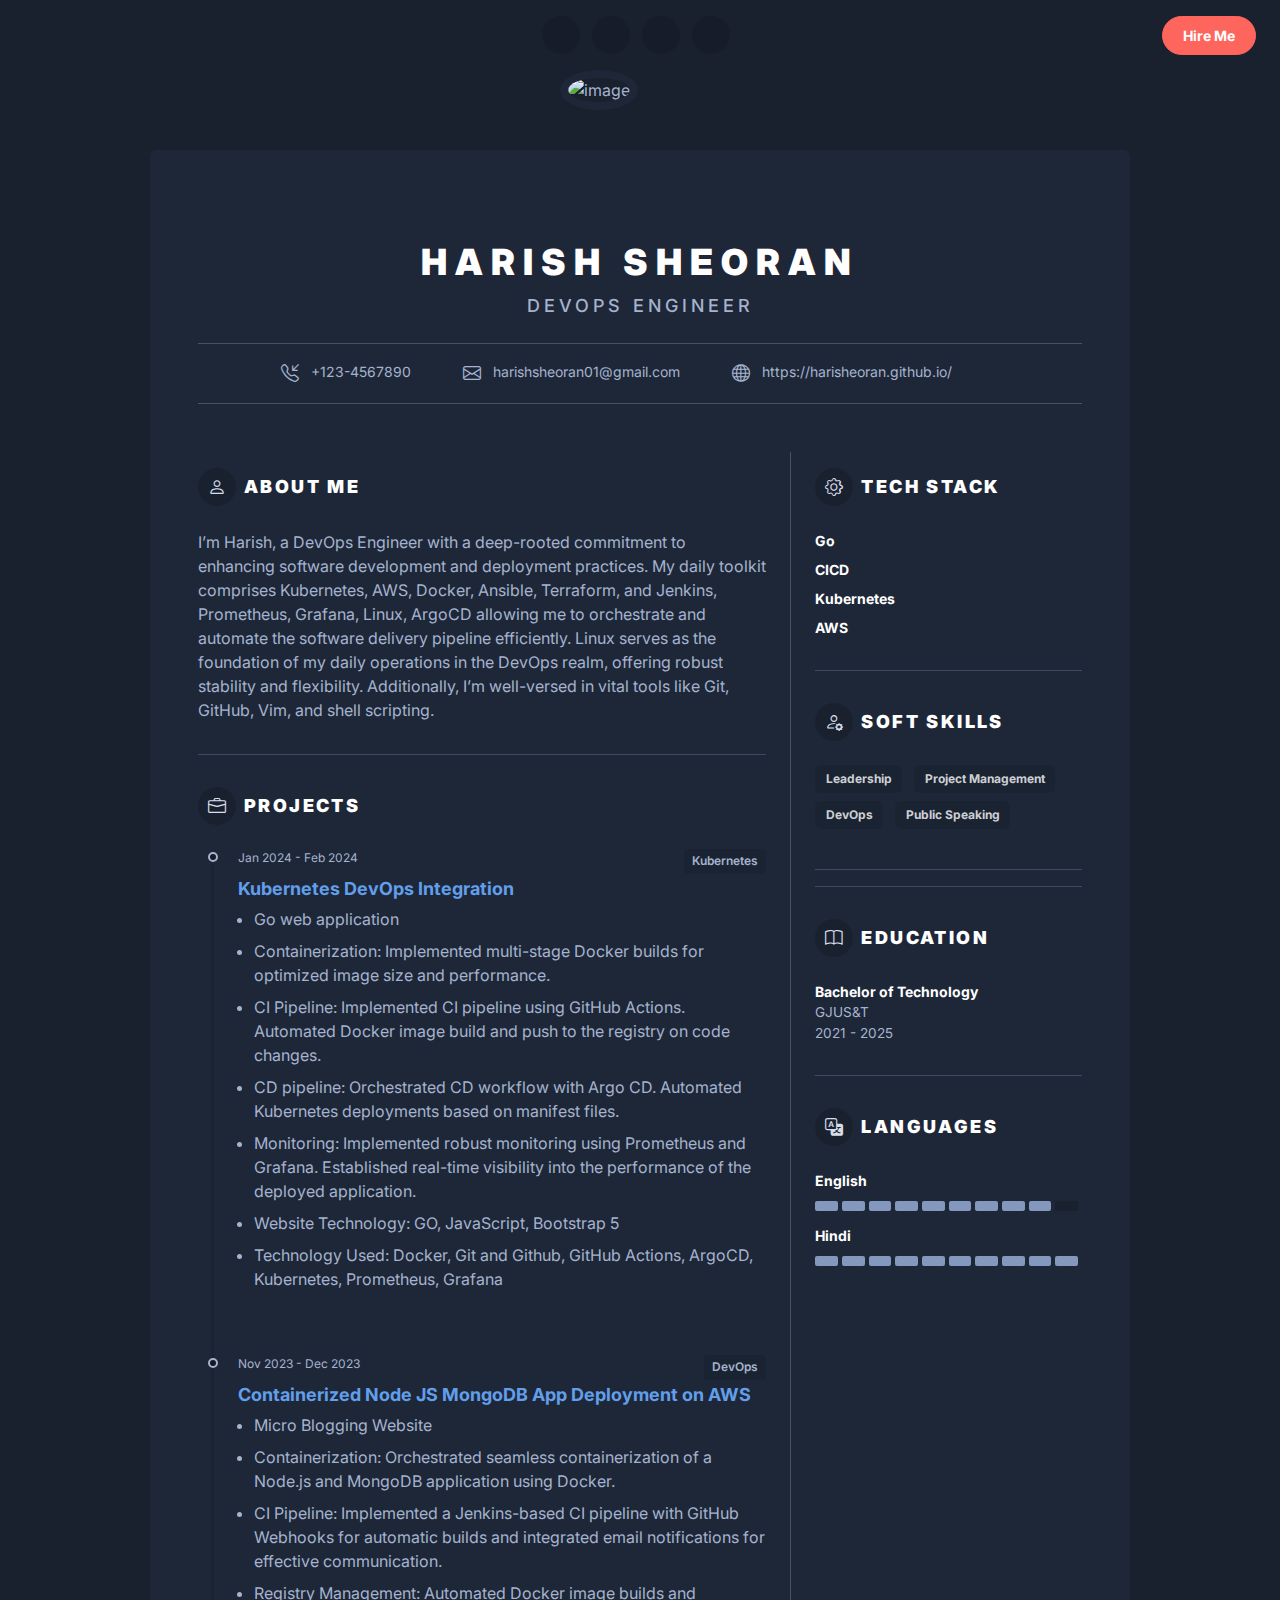
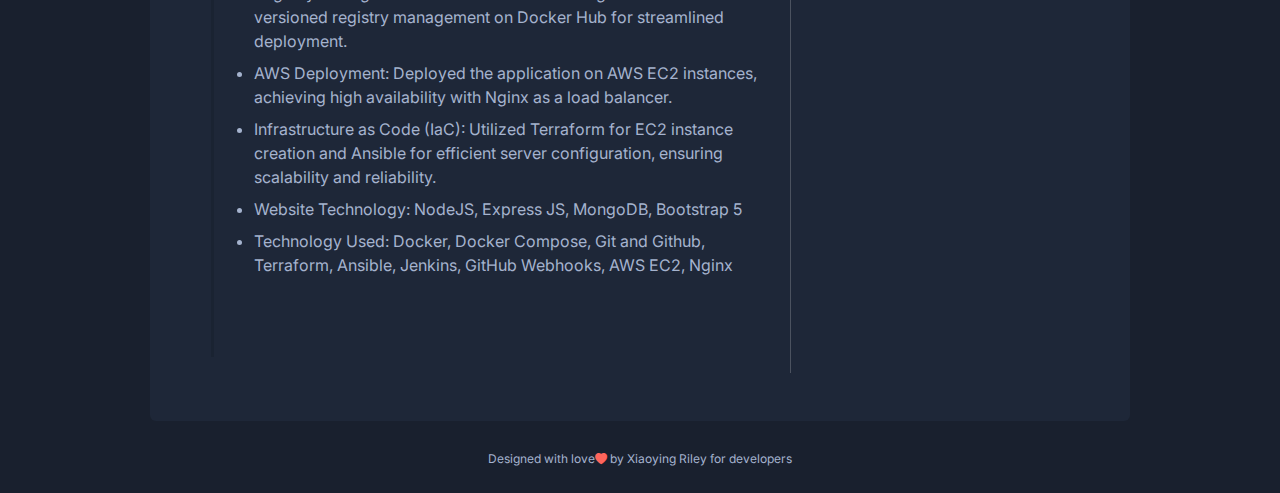
==== index.html @ a11f3c4e "initial website resume" ====
<!DOCTYPE html>
<html lang="en">

<head>
	<title>Harish's Resume</title>

	<!-- Meta -->
	<meta charset="utf-8">
	<meta http-equiv="X-UA-Compatible" content="IE=edge">
	<meta name="viewport" content="width=device-width, initial-scale=1.0">
	<meta name="description" content="Harish Sheoran Resume">
	<meta name="author" content="Harish Sheoran">
	<!--<link rel="shortcut icon" href="favicon.ico">-->

	<!-- Google Fonts -->
	<link rel="preconnect" href="https://fonts.googleapis.com">
	<link rel="preconnect" href="https://fonts.gstatic.com" crossorigin>
	<link href="https://fonts.googleapis.com/css2?family=Inter:wght@300;400;500;600;700;800;900&display=swap"
		rel="stylesheet">

	<!-- Bootstrpa Icons -->
	<link rel="stylesheet" href="https://cdn.jsdelivr.net/npm/bootstrap-icons@1.10.3/font/bootstrap-icons.css">

	<!-- FontAwesome JS -->
	<script src="https://kit.fontawesome.com/51180ff5bb.js" crossorigin="anonymous"></script>
	<!-- Theme CSS -->
	<link id="theme-style" rel="stylesheet" href="assets/css/risen.css">

</head>


<body>

	<div class="container-fluid">

		<div class="main-content-wrapper">
			<div class="container-fluid">
				<div class="top-bar text-center position-relative">
					<div class="top-bar-inner">

						<a class="btn btn-primary top-bar-cta" href="https://harisheoran.github.io" target="_blank">Hire
							Me</a>

						<ul class="social-list list-inline mx-auto">
							<li class="list-inline-item me-0 me-md-1 me-lg-2"><a href="https://twitter.com/harisheoran"
									target="_blank"><i class="fa-brands fa-twitter fa-fw"></i></a></li>
							<li class="list-inline-item me-0 me-md-1 me-lg-2"><a href="https://github.com/harisheoran"
									target="_blank"><i class="fa-brands fa-github fa-fw"></i></a></li>

							<li class="list-inline-item me-0 me-md-1 me-lg-2"><a
									href="https://linkedin.com/in/harishsheoran01" target="_blank"><i
										class="fa-brands fa-linkedin-in fa-fw"></i></a></li>

							<li class="list-inline-item me-0 me-md-1 me-lg-2"><a href="https://harisheoran.github.io/"
									target="_blank"><i class="fa-solid fa-globe"></i></a></li>

						</ul><!--//social-list-->

					</div><!--//top-bar-inner-->

				</div><!--//top-bar-->

				<div class="resume-wrapper mx-auto rounded-2">
					<div class="resume-header px-4 px-lg-5">
						<div class="resume-profile-holder text-center">
							<img class="resume-profile-pic rounded-circle" src="assets/images/profile.png" alt="image">

							<h2 class="resume-name text-uppercase">Harish Sheoran </h2>
							<div class="resume-role-title text-uppercase">DevOps Engineer</div>
							<div class="resume-contact mt-4">
								<ul class="resume-contact-list list-unstyled list-inline mb-0 justify-content-between">
									<li class="list-inline-item me-md-3 me-lg-5"><i
											class="resume-contact-icon bi bi-telephone-inbound me-2"></i> +123-4567890
									</li>
									<li class="list-inline-item me-md-3 me-lg-5"><i
											class="resume-contact-icon bi bi-envelope me-2"></i>
										harishsheoran01@gmail.com</li>
									<li class="list-inline-item me-lg-5"><i
											class="resume-contact-icon bi bi-globe me-2"></i>
										https://harisheoran.github.io/</li>
								</ul>
							</div><!--//resume-contact-->
						</div><!--//profile-holder-->
					</div><!--//resume-header-->

					<div class="resume-body p-4 p-lg-5">
						<div class="row">
							<div class="col-main col-12 col-lg-8 pe-lg-4">
								<section class="resume-summary-section resume-section">
									<h3 class="resume-section-heading text-uppercase py-2 py-lg-3 py-2 py-lg-3"><i
											class="resume-section-heading-icon bi bi-person me-2"></i>About Me</h3>
									<div class="resume-summary-desc">
										I’m Harish, a DevOps Engineer with a deep-rooted commitment to enhancing
										software development and deployment practices. My daily toolkit comprises
										Kubernetes, AWS, Docker, Ansible, Terraform, and Jenkins, Prometheus, Grafana,
										Linux, ArgoCD allowing me to orchestrate and automate the software delivery
										pipeline efficiently. Linux serves as the foundation of my daily operations in
										the DevOps realm, offering robust stability and flexibility. Additionally, I’m
										well-versed in vital tools like Git, GitHub, Vim, and shell scripting.

									</div>
								</section><!--//resume-section-->

								<hr>

								<section class="resume-experience-section resume-section">
									<h3 class="resume-section-heading text-uppercase py-2 py-lg-3 py-3"><i
											class="resume-section-heading-icon bi bi-briefcase me-2"></i>Projects
									</h3>
									<div class="resume-timeline position-relative">
										<article class="resume-timeline-item position-relative pb-5">

											<div class="resume-timeline-item-header mb-2">

												<div class="resume-position-meta d-flex justify-content-between mb-1">
													<div class="resume-position-time">Jan 2024 - Feb 2024</div>
													<div class="resume-company-name">Kubernetes</div>
												</div>
												<h3 class="resume-position-title mb-1"><a
														href="https://harisheoran.github.io/projects/opsdock/"
														target="_blank">Kubernetes
														DevOps Integration</a>
												</h3>

											</div><!--//resume-timeline-item-header-->
											<div class="resume-timeline-item-desc">
												<ul class="resume-timeline-list">
													<li>Go web application</li>
													<li>Containerization: Implemented multi-stage Docker builds for
														optimized image size and performance.</li>
													<li>CI Pipeline: Implemented CI pipeline using GitHub Actions.
														Automated Docker image build and push to the registry on code
														changes.</li>
													<li>CD pipeline: Orchestrated CD workflow with Argo CD. Automated
														Kubernetes deployments based on manifest files.</li>
													<li>Monitoring: Implemented robust monitoring using Prometheus and
														Grafana. Established real-time visibility into the performance
														of the deployed application.</li>
													<li>Website Technology: GO, JavaScript, Bootstrap 5</li>
													<li>Technology Used: Docker, Git and Github, GitHub Actions, ArgoCD,
														Kubernetes, Prometheus, Grafana</li>
												</ul>

											</div><!--//resume-timeline-item-desc-->

										</article><!--//resume-timeline-item-->

										<article class="resume-timeline-item position-relative pb-5">

											<div class="resume-timeline-item-header mb-2">

												<div class="resume-position-meta d-flex justify-content-between mb-1">
													<div class="resume-position-time">Nov 2023 - Dec 2023</div>
													<div class="resume-company-name">DevOps</div>
												</div>
												<h3 class="resume-position-title mb-1"><a
														href="https://harisheoran.github.io/projects/containerized_nodejs_mongodb_app_deployment/"
														target="_blank">Containerized Node JS MongoDB App Deployment on
														AWS</a></h3>

											</div><!--//resume-timeline-item-header-->
											<div class="resume-timeline-item-desc">
												<ul class="resume-timeline-list">

													<li>Micro Blogging Website</li>
													<li>Containerization: Orchestrated seamless containerization of a
														Node.js and MongoDB application using Docker.</li>
													<li>CI Pipeline: Implemented a Jenkins-based CI pipeline with GitHub
														Webhooks for automatic builds and integrated email notifications
														for effective communication.</li>
													<li>Registry Management: Automated Docker image builds and versioned
														registry management on Docker Hub for streamlined deployment.
													</li>
													<li>AWS Deployment: Deployed the application on AWS EC2 instances,
														achieving high availability with Nginx as a load balancer.</li>
													<li>Infrastructure as Code (IaC): Utilized Terraform for EC2
														instance creation and Ansible for efficient server
														configuration, ensuring scalability and reliability.</li>
													<li>Website Technology: NodeJS, Express JS, MongoDB, Bootstrap 5
													</li>
													<li>Technology Used: Docker, Docker Compose, Git and Github,
														Terraform, Ansible, Jenkins, GitHub Webhooks, AWS EC2, Nginx
													</li>

												</ul>

											</div><!--//resume-timeline-item-desc-->

										</article><!--//resume-timeline-item-->
										<!--<article class="resume-timeline-item position-relative">

											<div class="resume-timeline-item-header mb-2">

												<div class="resume-position-meta d-flex justify-content-between mb-1">
													<div class="resume-position-time">2017 - 2019</div>
													<div class="resume-company-name">Coinbase</div>
												</div>
												<h3 class="resume-position-title mb-1">App Developer</h3>

											</div>
											<div class="resume-timeline-item-desc">
												<ul class="resume-timeline-list">

													<li>Lorem ipsum dolor sit amet, consectetur adipiscing elit.</li>
													<li>Nulla velit dui, ultrices sit amet arcu eget, sodales lacinia
														lorem.</li>
													<li>Quisque semper nisi mauris, non ullamcorper nunc consectetur
														eget. </li>

												</ul>

											</div>

										</article>-->
									</div><!--//resume-timeline-->
								</section><!--//resume-experience-section-->
							</div><!--//col-8-->
							<div class="col-12 col-lg-4 ps-lg-4">

								<section class="resume-skills-section resume-section">
									<h3 class="resume-section-heading text-uppercase py-2 py-lg-3 py-3"><i
											class="resume-section-heading-icon bi bi-gear me-2"></i>Tech Stack</h3>

									<ul class="list-unstyled">
										<li class="mb-2">
											<div class="resume-skill-name">Go</div>

										</li>
										<li class="mb-2">
											<div class="resume-skill-name">CICD</div>

										</li>
										<li class="mb-2">
											<div class="resume-skill-name">Kubernetes</div>

										</li>
										<li class="mb-2">
											<div class="resume-skill-name">AWS</div>

										</li>

									</ul>

								</section><!--//resume-section-->

								<hr>

								<section class="resume-skills-section resume-section">
									<h3 class="resume-section-heading text-uppercase py-2 py-lg-3 py-3"><i
											class="resume-section-heading-icon bi bi-person-gear me-2"></i>Soft Skills
									</h3>
									<ul class="list-inline">
										<li class="list-inline-item"><span
												class="badge resume-skill-badge">Leadership</span></li>
										<li class="list-inline-item"><span class="badge resume-skill-badge">Project
												Management</span></li>

										<li class="list-inline-item"><span
												class="badge resume-skill-badge">DevOps</span></li>
										<li class="list-inline-item"><span class="badge resume-skill-badge">Public
												Speaking</span></li>


									</ul>
								</section><!--//resume-section-->

								<hr>

								<!--<section class="resume-projects-section resume-section">
									<h3 class="resume-section-heading text-uppercase py-2 py-lg-3 py-3"><i
											class="resume-section-heading-icon bi bi-code-slash me-2"></i>Projects</h3>
									<div class="item">
										<h4 class="item-heading"><i class="item-icon bi bi-square-fill me-2"></i><a
												href="#">Project lorem Ipsum</a></h4>
										<div class="item-desc">
											Project desc goes here aenean ut libero sit amet ante fermentum scelerisque
											non a leo.
										</div>
									</div>
									<div class="item">
										<h4 class="item-heading"><i class="item-icon bi bi-square-fill me-2"></i><a
												href="#">Volutpat App</a></h4>
										<div class="item-desc">
											You can link to your project Github page.
										</div>
									</div> 


								</section>-->

								<hr>

								<section class="resume-educate-section resume-section">
									<h3 class="resume-section-heading text-uppercase py-2 py-lg-3 py-3"><i
											class="resume-section-heading-icon bi bi-book me-2"></i>Education</h3>
									<ul class="list-unstyled">
										<li class="mb-2">
											<div class="resume-degree font-weight-bold">Bachelor of Technology</div>
											<div class="resume-degree-org">GJUS&T</div>
											<div class="resume-degree-time">2021 - 2025</div>
										</li>
									</ul>
								</section><!--//resume-section-->

								<hr>

								<section class="resume-lang-section resume-section">
									<h3 class="resume-section-heading text-uppercase py-2 py-lg-3 py-3"><i
											class="resume-section-heading-icon bi bi-translate me-2"></i>Languages</h3>
									<ul class="list-unstyled resume-lang-list">
										<li class="mb-2">
											<div class="resume-lang-name">English</div>
											<div class="resume-level-indicator row gx-0 flex-nowrap">
												<div class="col"><span class="item item-full"></span></div>
												<div class="col"><span class="item item-full"></span></div>
												<div class="col"><span class="item item-full"></span></div>
												<div class="col"><span class="item item-full"></span></div>
												<div class="col"><span class="item item-full"></span></div>
												<div class="col"><span class="item item-full"></span></div>
												<div class="col"><span class="item item-full"></span></div>
												<div class="col"><span class="item item-full"></span></div>
												<div class="col"><span class="item item-full"></span></div>
												<div class="col"><span class="item "></span></div>
											</div><!--//resume-level-indicator-->
										</li>
										<li class="mb-2">
											<div class="resume-lang-name">Hindi</div>
											<div class="resume-level-indicator row gx-0 flex-nowrap">
												<div class="col"><span class="item item-full"></span></div>
												<div class="col"><span class="item item-full"></span></div>
												<div class="col"><span class="item item-full"></span></div>
												<div class="col"><span class="item item-full"></span></div>
												<div class="col"><span class="item item-full"></span></div>
												<div class="col"><span class="item item-full"></span></div>
												<div class="col"><span class="item item-full"></span></div>
												<div class="col"><span class="item item-full"></span></div>
												<div class="col"><span class="item item-full"></span></div>
												<div class="col"><span class="item item-full"></span></div>
											</div><!--//resume-level-indicator-->
										</li>
									</ul>
								</section>



							</div><!--//col-side-->
						</div><!--//row-->
					</div><!--//resume-body-->
				</div><!--//resume-wrapper-->
			</div><!--//container-fluid-->
		</div><!--//main-content-wrapper-->


	</div><!--//row-->

	</div><!--//container-->

	<footer class="footer text-center py-4">
		<!--/* This template is free as long as you keep the footer attribution link. If you'd like to use the template without the attribution link, you can buy the commercial license via our website: themes.3rdwavemedia.com Thank you for your support. :) */-->
		<small class="copyright">Designed with <span class="sr-only">love</span><i class="bi bi-heart-fill"
				style="color:#fe655c"></i> by <a class="theme-link" href="http://themes.3rdwavemedia.com"
				target="_blank">Xiaoying Riley</a> for developers</small>
	</footer>

</body>
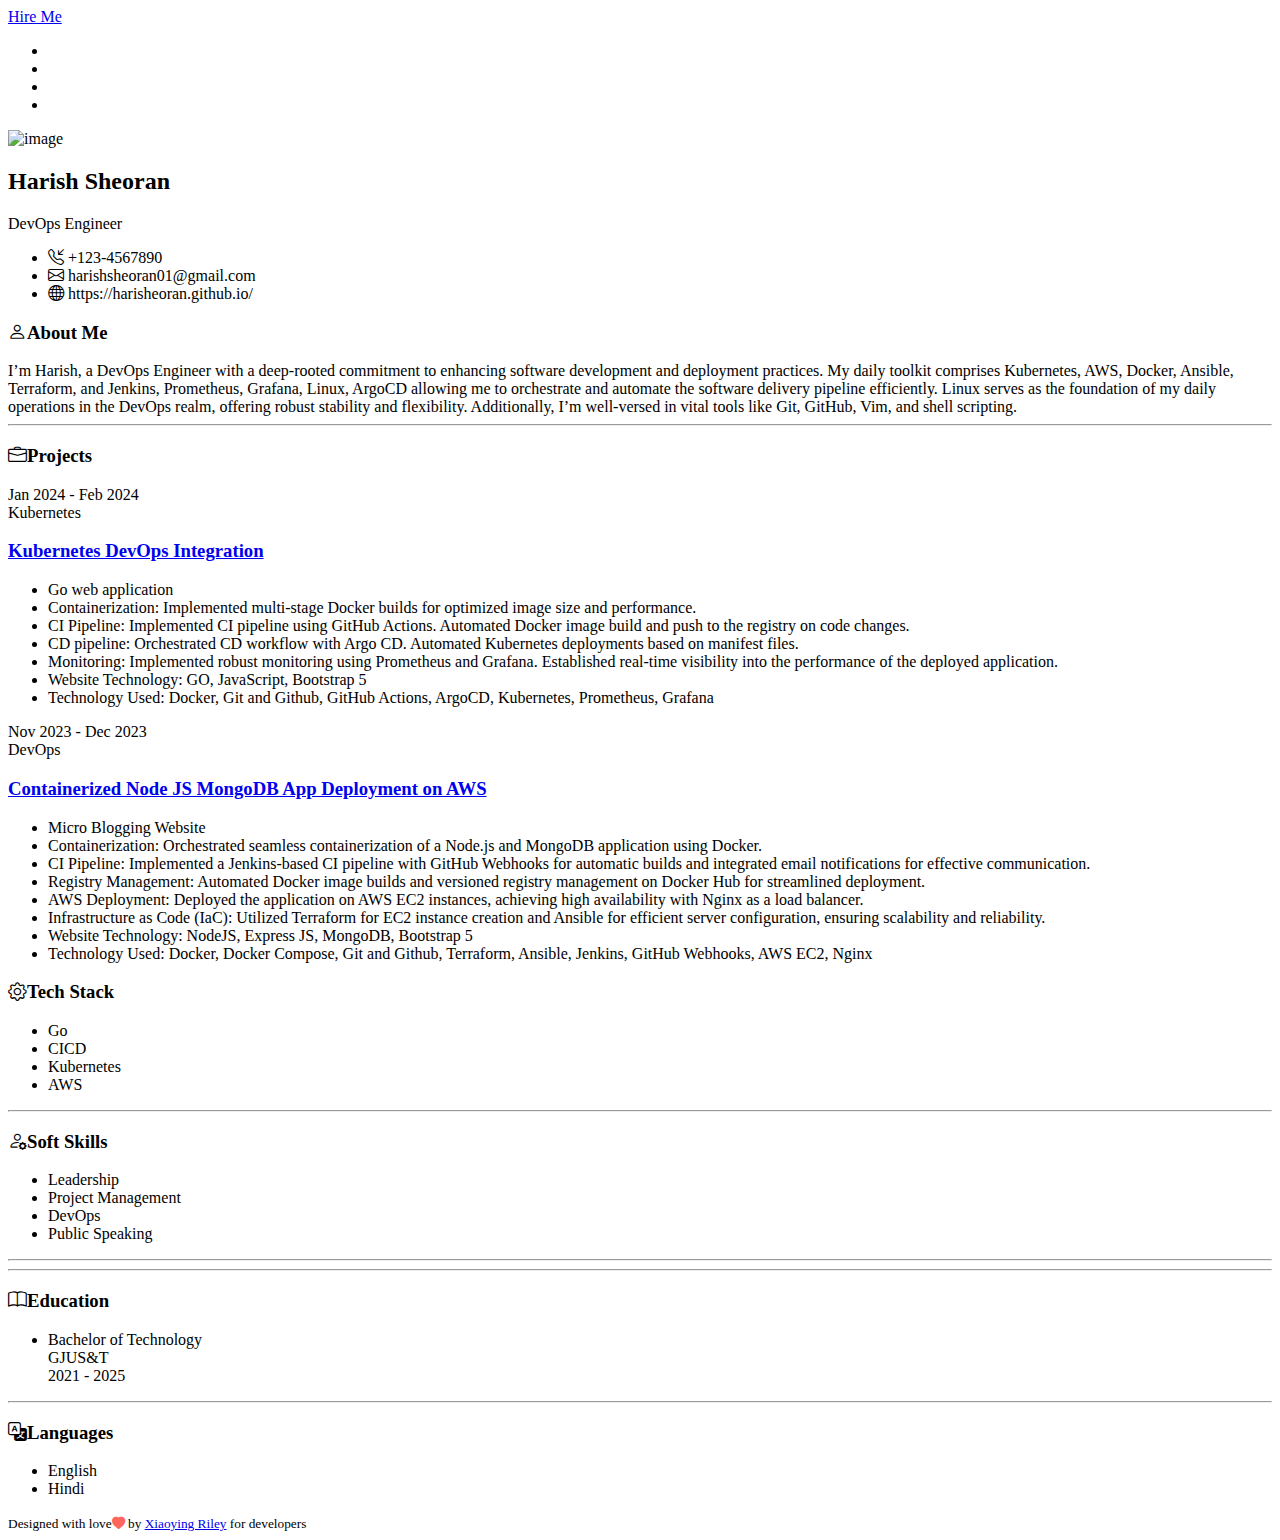
==== commit 75874cb4: "updated readme" ====
--- a/index.html
+++ b/index.html
@@ -18,13 +18,13 @@
 	<link href="https://fonts.googleapis.com/css2?family=Inter:wght@300;400;500;600;700;800;900&display=swap"
 		rel="stylesheet">
 
-	<!-- Bootstrpa Icons -->
+	<!-- Bootstrap Icons -->
 	<link rel="stylesheet" href="https://cdn.jsdelivr.net/npm/bootstrap-icons@1.10.3/font/bootstrap-icons.css">
 
 	<!-- FontAwesome JS -->
 	<script src="https://kit.fontawesome.com/51180ff5bb.js" crossorigin="anonymous"></script>
 	<!-- Theme CSS -->
-	<link id="theme-style" rel="stylesheet" href="assets/css/risen.css">
+	<link id="theme-style" rel="stylesheet" href="https://harisheoran-resume.s3.ap-south-1.amazonaws.com/risen.css">
 
 </head>
 
@@ -63,7 +63,7 @@
 				<div class="resume-wrapper mx-auto rounded-2">
 					<div class="resume-header px-4 px-lg-5">
 						<div class="resume-profile-holder text-center">
-							<img class="resume-profile-pic rounded-circle" src="assets/images/profile.png" alt="image">
+							<img class="resume-profile-pic rounded-circle" src="https://harisheoran-resume.s3.ap-south-1.amazonaws.com/profile.png" alt="image">
 
 							<h2 class="resume-name text-uppercase">Harish Sheoran </h2>
 							<div class="resume-role-title text-uppercase">DevOps Engineer</div>
